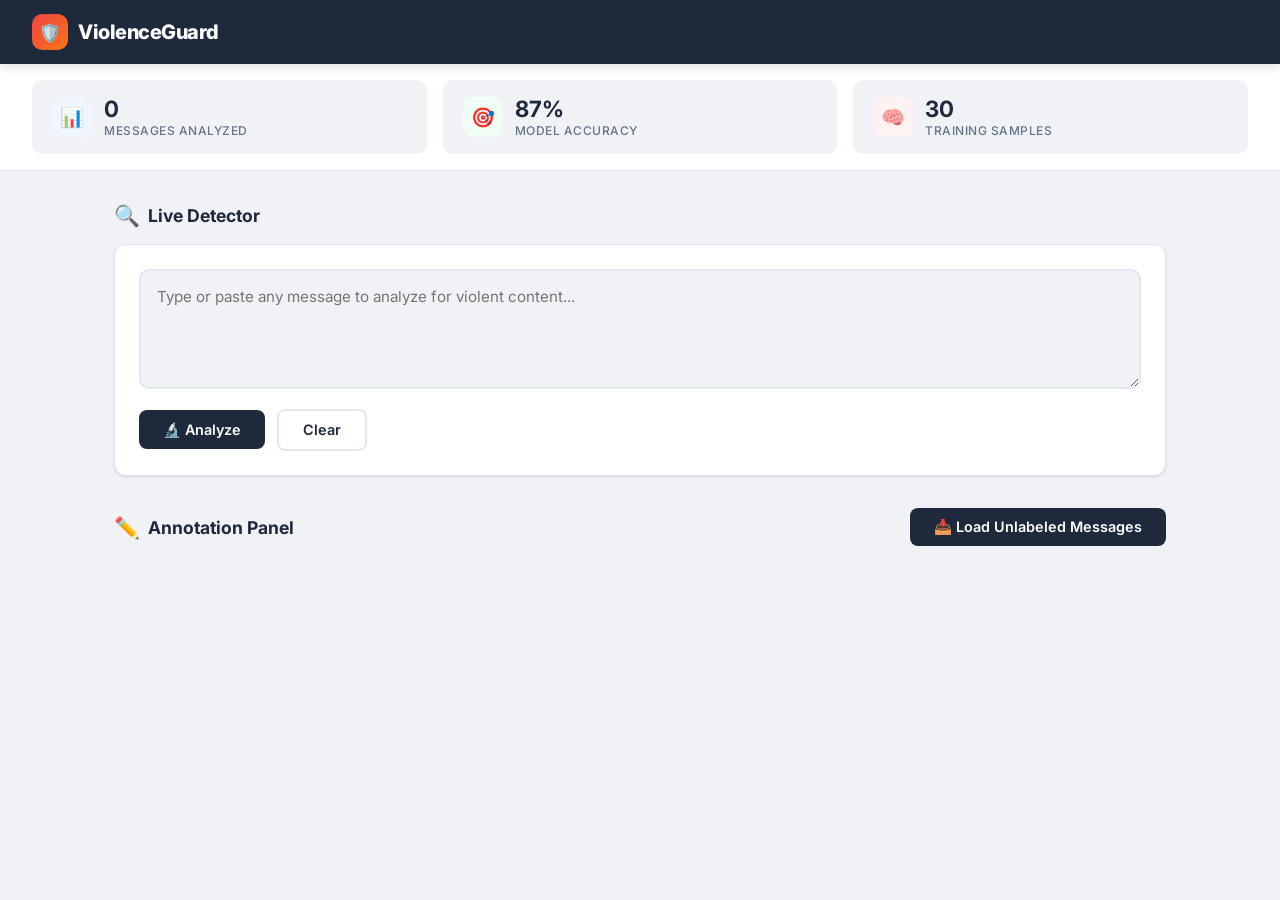
==== index.html @ cab80e6d "Move index.html and style.css to root for GitHub Pages" ====
<!DOCTYPE html>
<html lang="en">
<head>
    <meta charset="UTF-8">
    <meta name="viewport" content="width=device-width, initial-scale=1.0">
    <meta name="description" content="ViolenceGuard — Semi-Automatic Violent Message Detection System">
    <title>ViolenceGuard — Violent Message Detection</title>
    <link rel="stylesheet" href="./style.css">
</head>
<body>

<!-- Navbar -->
<nav class="navbar">
    <div class="brand">
        <div class="icon">🛡️</div>
        <span>ViolenceGuard</span>
    </div>
</nav>

<!-- Stats Bar -->
<div class="stats-bar">
    <div class="stat-card">
        <div class="stat-icon blue">📊</div>
        <div class="stat-info">
            <div class="stat-value" id="stat-analyzed">0</div>
            <div class="stat-label">Messages Analyzed</div>
        </div>
    </div>
    <div class="stat-card">
        <div class="stat-icon green">🎯</div>
        <div class="stat-info">
            <div class="stat-value">87%</div>
            <div class="stat-label">Model Accuracy</div>
        </div>
    </div>
    <div class="stat-card">
        <div class="stat-icon red">🧠</div>
        <div class="stat-info">
            <div class="stat-value" id="stat-training">30</div>
            <div class="stat-label">Training Samples</div>
        </div>
    </div>
</div>

<!-- Main Content -->
<div class="main">

    <!-- Section 1: Live Detector -->
    <section>
        <div class="section-title"><span class="emoji">🔍</span> Live Detector</div>
        <div class="card">
            <textarea class="detector-textarea" id="input-text"
                      placeholder="Type or paste any message to analyze for violent content..."></textarea>
            <div class="detector-actions">
                <button class="btn btn-primary" id="btn-analyze" onclick="analyzeMessage()">
                    🔬 Analyze
                </button>
                <button class="btn btn-outline" onclick="clearResult()">Clear</button>
            </div>
            <div id="result-area"></div>
        </div>
    </section>

    <!-- Section 2: Annotation Panel -->
    <section>
        <div class="annotation-header">
            <div class="section-title" style="margin-bottom:0"><span class="emoji">✏️</span> Annotation Panel</div>
            <button class="btn btn-primary" id="btn-load" onclick="loadUnlabeled()">
                📥 Load Unlabeled Messages
            </button>
        </div>
        <div class="annotation-grid" id="annotation-grid"></div>
    </section>
</div>

<script>
const API = "https://violenceguard-backend.onrender.com";
let analyzedCount = 0;

// ── Section 1: Live Detector ──
async function analyzeMessage() {
    const text = document.getElementById("input-text").value.trim();
    if (!text) return;

    const btn = document.getElementById("btn-analyze");
    btn.disabled = true;
    btn.innerHTML = '<span class="spinner"></span> Analyzing...';

    try {
        const res = await fetch(API + "/predict", {
            method: "POST",
            headers: { "Content-Type": "application/json" },
            body: JSON.stringify({ text }),
        });
        const data = await res.json();
        analyzedCount++;
        document.getElementById("stat-analyzed").textContent = analyzedCount;
        showResult(data);
    } catch (err) {
        document.getElementById("result-area").innerHTML =
            '<div class="result-card non-violent" style="border-color:var(--border);background:#fff;">Error connecting to server.</div>';
    } finally {
        btn.disabled = false;
        btn.innerHTML = "🔬 Analyze";
    }
}

function showResult(data) {
    const sev = data.severity;  // "violent", "suspicious", or "non-violent"
    const pct = Math.round(data.confidence * 100);

    const labelMap = {
        "violent": "🔴 VIOLENT",
        "suspicious": "🟡 SUSPICIOUS",
        "non-violent": "🟢 SAFE",
    };

    document.getElementById("result-area").innerHTML = `
        <div class="result-card ${sev}">
            <span class="result-badge ${sev}">${labelMap[sev]}</span>
            <div class="confidence-bar-container">
                <div class="confidence-label">Confidence: ${pct}%</div>
                <div class="confidence-bar">
                    <div class="confidence-fill ${sev}" style="width:${pct}%"></div>
                </div>
            </div>
        </div>
    `;
}

function clearResult() {
    document.getElementById("input-text").value = "";
    document.getElementById("result-area").innerHTML = "";
}

// Allow Ctrl+Enter to analyze
document.getElementById("input-text").addEventListener("keydown", function(e) {
    if (e.ctrlKey && e.key === "Enter") analyzeMessage();
});

// ── Section 2: Annotation Panel ──
async function loadUnlabeled() {
    const btn = document.getElementById("btn-load");
    btn.disabled = true;
    btn.innerHTML = '<span class="spinner"></span> Loading...';

    try {
        const res = await fetch(API + "/unlabeled");
        const data = await res.json();
        const grid = document.getElementById("annotation-grid");
        grid.innerHTML = "";

        for (let i = 0; i < data.messages.length; i++) {
            const msg = data.messages[i];
            // Get prediction for each message
            const predRes = await fetch(API + "/predict", {
                method: "POST",
                headers: { "Content-Type": "application/json" },
                body: JSON.stringify({ text: msg }),
            });
            const pred = await predRes.json();
            grid.appendChild(createMsgCard(msg, pred, i));
        }
    } catch (err) {
        document.getElementById("annotation-grid").innerHTML =
            '<div class="card" style="text-align:center;color:var(--text-muted);">Failed to load messages.</div>';
    } finally {
        btn.disabled = false;
        btn.innerHTML = "📥 Load Unlabeled Messages";
    }
}

function createMsgCard(text, pred, idx) {
    const card = document.createElement("div");
    card.className = "msg-card";
    card.id = "msg-card-" + idx;

    const sev = pred.severity;  // "violent", "suspicious", or "non-violent"
    const sevLabel = { "violent": "Violent", "suspicious": "Suspicious", "non-violent": "Safe" };
    const pct = Math.round(pred.confidence * 100);
    const highConf = pred.confidence >= 0.80;

    card.innerHTML = `
        <div class="msg-text">"${escapeHtml(text)}"</div>
        <div class="msg-prediction">
            <span class="mini-badge ${sev}">${sevLabel[sev]}</span>
            <span class="confidence-text">${pct}% confidence</span>
            ${highConf ? '<span class="mini-badge auto">Auto-labeled</span>' : ''}
        </div>
        <div class="msg-actions" id="msg-actions-${idx}">
            ${highConf
                ? `<div class="labeled-check">✓ Auto-labeled as ${pred.label}</div>`
                : `<button class="btn btn-red" onclick="annotate(${idx}, '${escapeJs(text)}', 'violent')">✓ Violent</button>
                   <button class="btn btn-yellow" onclick="annotate(${idx}, '${escapeJs(text)}', 'suspicious')">✓ Suspicious</button>
                   <button class="btn btn-green" onclick="annotate(${idx}, '${escapeJs(text)}', 'non-violent')">✓ Non-Violent</button>`
            }
        </div>
    `;

    // Auto-annotate high confidence
    if (highConf) {
        card.classList.add("labeled");
        autoAnnotate(text, pred.label);
    }

    return card;
}

async function autoAnnotate(text, label) {
    try {
        const res = await fetch(API + "/annotate", {
            method: "POST",
            headers: { "Content-Type": "application/json" },
            body: JSON.stringify({ text, label }),
        });
        const data = await res.json();
        if (data.total_training_samples) {
            document.getElementById("stat-training").textContent = data.total_training_samples;
        }
    } catch (err) {
        // Silent fail for auto-annotate
    }
}

async function annotate(idx, text, label) {
    const actions = document.getElementById("msg-actions-" + idx);
    actions.innerHTML = '<span class="spinner-dark spinner"></span>';

    try {
        const res = await fetch(API + "/annotate", {
            method: "POST",
            headers: { "Content-Type": "application/json" },
            body: JSON.stringify({ text, label }),
        });
        const data = await res.json();

        if (data.status === "ok") {
            const card = document.getElementById("msg-card-" + idx);
            card.classList.add("labeled");
            actions.innerHTML = `<div class="labeled-check">✓ Labeled as ${label}</div>`;
            document.getElementById("stat-training").textContent = data.total_training_samples;
        }
    } catch (err) {
        actions.innerHTML = '<span style="color:var(--red)">Error</span>';
    }
}

function escapeHtml(str) {
    const d = document.createElement("div");
    d.textContent = str;
    return d.innerHTML;
}

function escapeJs(str) {
    return str.replace(/\\/g, "\\\\").replace(/'/g, "\\'").replace(/"/g, '\\"');
}
</script>
</body>
</html>
---- style.css ----
/* style.css — ViolenceGuard Clean Modern UI */

@import url('https://fonts.googleapis.com/css2?family=Inter:wght@400;500;600;700;800&display=swap');

* {
    margin: 0;
    padding: 0;
    box-sizing: border-box;
}

:root {
    --bg: #F0F2F5;
    --card: #FFFFFF;
    --navy: #1E293B;
    --navy-light: #334155;
    --text: #1E293B;
    --text-muted: #64748B;
    --red: #EF4444;
    --red-bg: #FEF2F2;
    --red-border: #FECACA;
    --green: #22C55E;
    --green-bg: #F0FDF4;
    --green-border: #BBF7D0;
    --yellow: #F59E0B;
    --yellow-bg: #FFFBEB;
    --yellow-border: #FDE68A;
    --blue: #3B82F6;
    --blue-bg: #EFF6FF;
    --border: #E2E8F0;
    --shadow: 0 1px 3px rgba(0,0,0,0.08), 0 1px 2px rgba(0,0,0,0.06);
    --shadow-lg: 0 10px 25px rgba(0,0,0,0.1), 0 6px 10px rgba(0,0,0,0.06);
    --radius: 12px;
}

body {
    font-family: 'Inter', -apple-system, sans-serif;
    background: var(--bg);
    color: var(--text);
    min-height: 100vh;
}

/* ── Navbar ── */
.navbar {
    background: var(--navy);
    padding: 0 2rem;
    height: 64px;
    display: flex;
    align-items: center;
    justify-content: space-between;
    position: sticky;
    top: 0;
    z-index: 100;
    box-shadow: 0 2px 12px rgba(0,0,0,0.15);
}

.navbar .brand {
    display: flex;
    align-items: center;
    gap: 10px;
    color: #fff;
    font-weight: 800;
    font-size: 1.25rem;
    letter-spacing: -0.5px;
}

.navbar .brand .icon {
    width: 36px;
    height: 36px;
    background: linear-gradient(135deg, var(--red), #F97316);
    border-radius: 10px;
    display: flex;
    align-items: center;
    justify-content: center;
    font-size: 1.1rem;
}

/* ── Stats Bar ── */
.stats-bar {
    display: flex;
    gap: 1rem;
    padding: 1rem 2rem;
    background: var(--card);
    border-bottom: 1px solid var(--border);
    flex-wrap: wrap;
}

.stat-card {
    flex: 1;
    min-width: 160px;
    background: var(--bg);
    border-radius: 10px;
    padding: 1rem 1.25rem;
    display: flex;
    align-items: center;
    gap: 12px;
}

.stat-card .stat-icon {
    width: 40px;
    height: 40px;
    border-radius: 10px;
    display: flex;
    align-items: center;
    justify-content: center;
    font-size: 1.2rem;
    flex-shrink: 0;
}

.stat-card .stat-icon.blue { background: var(--blue-bg); }
.stat-card .stat-icon.green { background: var(--green-bg); }
.stat-card .stat-icon.red { background: var(--red-bg); }

.stat-card .stat-info .stat-value {
    font-size: 1.4rem;
    font-weight: 700;
    line-height: 1.2;
}

.stat-card .stat-info .stat-label {
    font-size: 0.75rem;
    color: var(--text-muted);
    font-weight: 500;
    text-transform: uppercase;
    letter-spacing: 0.5px;
}

/* ── Main Content ── */
.main {
    max-width: 1100px;
    margin: 2rem auto;
    padding: 0 1.5rem;
    display: flex;
    flex-direction: column;
    gap: 2rem;
}

/* ── Section Headers ── */
.section-title {
    font-size: 1.1rem;
    font-weight: 700;
    margin-bottom: 1rem;
    display: flex;
    align-items: center;
    gap: 8px;
    color: var(--text);
}

.section-title .emoji {
    font-size: 1.3rem;
}

/* ── Card ── */
.card {
    background: var(--card);
    border: 1px solid var(--border);
    border-radius: var(--radius);
    padding: 1.5rem;
    box-shadow: var(--shadow);
}

/* ── Live Detector ── */
.detector-textarea {
    width: 100%;
    min-height: 120px;
    border: 2px solid var(--border);
    border-radius: 10px;
    padding: 1rem;
    font-family: 'Inter', sans-serif;
    font-size: 0.95rem;
    resize: vertical;
    transition: border-color 0.2s;
    color: var(--text);
    background: var(--bg);
}

.detector-textarea:focus {
    outline: none;
    border-color: var(--blue);
    box-shadow: 0 0 0 3px rgba(59,130,246,0.15);
}

.btn {
    display: inline-flex;
    align-items: center;
    gap: 6px;
    padding: 0.65rem 1.5rem;
    border: none;
    border-radius: 8px;
    font-family: 'Inter', sans-serif;
    font-size: 0.9rem;
    font-weight: 600;
    cursor: pointer;
    transition: all 0.2s;
}

.btn-primary {
    background: var(--navy);
    color: #fff;
}

.btn-primary:hover { background: var(--navy-light); transform: translateY(-1px); }
.btn-primary:active { transform: translateY(0); }

.btn-outline {
    background: transparent;
    border: 2px solid var(--border);
    color: var(--text);
}

.btn-outline:hover { border-color: var(--navy); background: var(--bg); }

.btn-red {
    background: var(--red);
    color: #fff;
}

.btn-red:hover { background: #DC2626; }

.btn-yellow {
    background: var(--yellow);
    color: #fff;
}

.btn-yellow:hover { background: #D97706; }

.btn-green {
    background: var(--green);
    color: #fff;
}

.btn-green:hover { background: #16A34A; }

.btn:disabled {
    opacity: 0.45;
    cursor: not-allowed;
    transform: none !important;
}

.detector-actions {
    display: flex;
    gap: 0.75rem;
    margin-top: 1rem;
    align-items: center;
}

/* ── Result Card ── */
.result-card {
    margin-top: 1.25rem;
    border-radius: 10px;
    padding: 1.25rem;
    opacity: 0;
    transform: translateY(10px);
    animation: fadeInUp 0.4s ease forwards;
}

.result-card.violent {
    background: var(--red-bg);
    border: 2px solid var(--red-border);
}

.result-card.suspicious {
    background: var(--yellow-bg);
    border: 2px solid var(--yellow-border);
}

.result-card.non-violent {
    background: var(--green-bg);
    border: 2px solid var(--green-border);
}

@keyframes fadeInUp {
    to { opacity: 1; transform: translateY(0); }
}

.result-badge {
    display: inline-block;
    padding: 0.4rem 1rem;
    border-radius: 6px;
    font-weight: 700;
    font-size: 0.95rem;
    letter-spacing: 0.5px;
    text-transform: uppercase;
}

.result-badge.violent {
    background: var(--red);
    color: #fff;
}

.result-badge.suspicious {
    background: var(--yellow);
    color: #fff;
}

.result-badge.non-violent {
    background: var(--green);
    color: #fff;
}

.confidence-bar-container {
    margin-top: 1rem;
}

.confidence-label {
    font-size: 0.8rem;
    color: var(--text-muted);
    margin-bottom: 6px;
    font-weight: 500;
}

.confidence-bar {
    height: 10px;
    background: #E2E8F0;
    border-radius: 999px;
    overflow: hidden;
}

.confidence-fill {
    height: 100%;
    border-radius: 999px;
    transition: width 0.6s ease;
}

.confidence-fill.violent { background: var(--red); }
.confidence-fill.suspicious { background: var(--yellow); }
.confidence-fill.non-violent { background: var(--green); }

/* ── Annotation Panel ── */
.annotation-header {
    display: flex;
    align-items: center;
    justify-content: space-between;
    flex-wrap: wrap;
    gap: 0.75rem;
    margin-bottom: 1rem;
}

.annotation-grid {
    display: grid;
    grid-template-columns: repeat(auto-fill, minmax(320px, 1fr));
    gap: 1rem;
}

.msg-card {
    border: 1px solid var(--border);
    border-radius: 10px;
    padding: 1.15rem;
    background: var(--bg);
    display: flex;
    flex-direction: column;
    gap: 0.75rem;
    transition: border-color 0.2s, box-shadow 0.2s;
    position: relative;
}

.msg-card:hover {
    border-color: #CBD5E1;
    box-shadow: var(--shadow);
}

.msg-card.labeled {
    border-color: var(--green-border);
    background: var(--green-bg);
}

.msg-text {
    font-size: 0.9rem;
    line-height: 1.5;
    color: var(--text);
}

.msg-prediction {
    display: flex;
    align-items: center;
    gap: 8px;
    flex-wrap: wrap;
}

.mini-badge {
    font-size: 0.7rem;
    padding: 3px 8px;
    border-radius: 4px;
    font-weight: 600;
    text-transform: uppercase;
    letter-spacing: 0.3px;
}

.mini-badge.violent { background: var(--red-bg); color: var(--red); border: 1px solid var(--red-border); }
.mini-badge.suspicious { background: var(--yellow-bg); color: var(--yellow); border: 1px solid var(--yellow-border); }
.mini-badge.non-violent { background: var(--green-bg); color: var(--green); border: 1px solid var(--green-border); }
.mini-badge.auto { background: var(--blue-bg); color: var(--blue); border: 1px solid #BFDBFE; }

.confidence-text {
    font-size: 0.75rem;
    color: var(--text-muted);
    font-weight: 500;
}

.msg-actions {
    display: flex;
    gap: 0.5rem;
}

.msg-actions .btn {
    flex: 1;
    justify-content: center;
    padding: 0.5rem;
    font-size: 0.8rem;
}

.labeled-check {
    display: flex;
    align-items: center;
    gap: 6px;
    color: var(--green);
    font-weight: 600;
    font-size: 0.85rem;
}

/* ── Spinner ── */
.spinner {
    display: inline-block;
    width: 18px;
    height: 18px;
    border: 2.5px solid rgba(255,255,255,0.3);
    border-top-color: #fff;
    border-radius: 50%;
    animation: spin 0.6s linear infinite;
}

@keyframes spin {
    to { transform: rotate(360deg); }
}

.spinner-dark {
    border-color: rgba(0,0,0,0.1);
    border-top-color: var(--navy);
}

/* ── Responsive ── */
@media (max-width: 768px) {
    .navbar { padding: 0 1rem; }
    .stats-bar { padding: 0.75rem 1rem; }
    .main { padding: 0 1rem; margin: 1rem auto; gap: 1.25rem; }
    .annotation-grid { grid-template-columns: 1fr; }
    .card { padding: 1.15rem; }
}

@media (max-width: 480px) {
    .stat-card { min-width: 100%; }
    .detector-actions { flex-direction: column; }
    .detector-actions .btn { width: 100%; justify-content: center; }
}
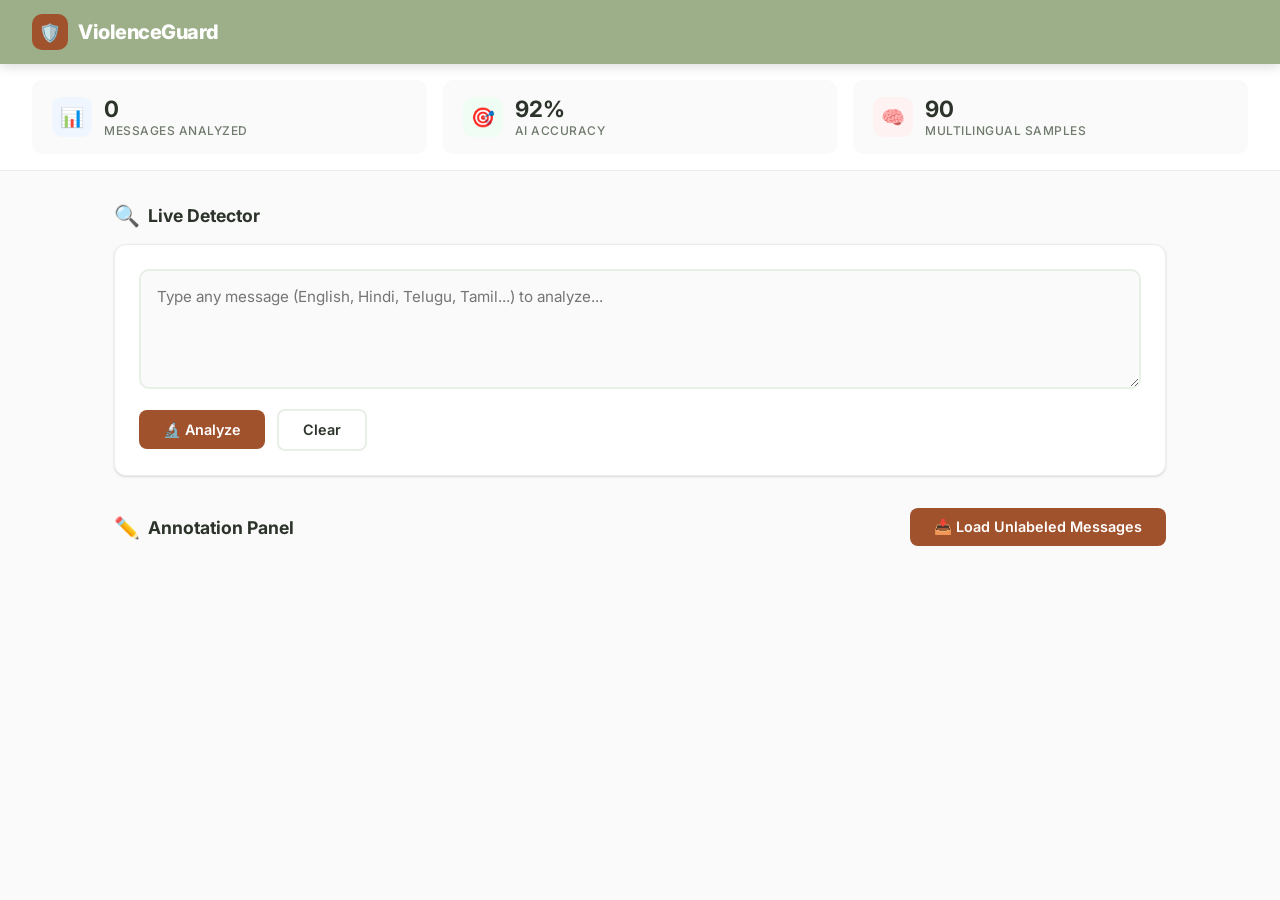
==== commit 499aa06d: "Reverted to Sage Green text classifier theme as requested" ====
--- a/index.html
+++ b/index.html
@@ -29,15 +29,15 @@
     <div class="stat-card">
         <div class="stat-icon green">🎯</div>
         <div class="stat-info">
-            <div class="stat-value">87%</div>
-            <div class="stat-label">Model Accuracy</div>
+            <div class="stat-value">92%</div>
+            <div class="stat-label">AI Accuracy</div>
         </div>
     </div>
     <div class="stat-card">
         <div class="stat-icon red">🧠</div>
         <div class="stat-info">
-            <div class="stat-value" id="stat-training">30</div>
-            <div class="stat-label">Training Samples</div>
+            <div class="stat-value" id="stat-training">90</div>
+            <div class="stat-label">Multilingual Samples</div>
         </div>
     </div>
 </div>
@@ -50,7 +50,7 @@
         <div class="section-title"><span class="emoji">🔍</span> Live Detector</div>
         <div class="card">
             <textarea class="detector-textarea" id="input-text"
-                      placeholder="Type or paste any message to analyze for violent content..."></textarea>
+                      placeholder="Type any message (English, Hindi, Telugu, Tamil...) to analyze..."></textarea>
             <div class="detector-actions">
                 <button class="btn btn-primary" id="btn-analyze" onclick="analyzeMessage()">
                     🔬 Analyze
@@ -98,7 +98,7 @@
         showResult(data);
     } catch (err) {
         document.getElementById("result-area").innerHTML =
-            '<div class="result-card non-violent" style="border-color:var(--border);background:#fff;">Error connecting to server.</div>';
+            '<div class="result-card non-violent" style="border-color:var(--border);background:#fff;">Error connecting to live backend.</div>';
     } finally {
         btn.disabled = false;
         btn.innerHTML = "🔬 Analyze";
@@ -163,7 +163,7 @@
         }
     } catch (err) {
         document.getElementById("annotation-grid").innerHTML =
-            '<div class="card" style="text-align:center;color:var(--text-muted);">Failed to load messages.</div>';
+            '<div class="card" style="text-align:center;color:var(--text-muted);">Failed to load messages from Render.</div>';
     } finally {
         btn.disabled = false;
         btn.innerHTML = "📥 Load Unlabeled Messages";
@@ -192,7 +192,7 @@
                 ? `<div class="labeled-check">✓ Auto-labeled as ${pred.label}</div>`
                 : `<button class="btn btn-red" onclick="annotate(${idx}, '${escapeJs(text)}', 'violent')">✓ Violent</button>
                    <button class="btn btn-yellow" onclick="annotate(${idx}, '${escapeJs(text)}', 'suspicious')">✓ Suspicious</button>
-                   <button class="btn btn-green" onclick="annotate(${idx}, '${escapeJs(text)}', 'non-violent')">✓ Non-Violent</button>`
+                   <button class="btn btn-green" onclick="annotate(${idx}, '${escapeJs(text)}', 'non-violent')">✓ Safe</button>`
             }
         </div>
     `;
@@ -217,9 +217,7 @@
         if (data.total_training_samples) {
             document.getElementById("stat-training").textContent = data.total_training_samples;
         }
-    } catch (err) {
-        // Silent fail for auto-annotate
-    }
+    } catch (err) { }
 }
 
 async function annotate(idx, text, label) {
--- a/style.css
+++ b/style.css
@@ -1,4 +1,4 @@
-/* style.css — ViolenceGuard Clean Modern UI */
+/* style.css — ViolenceGuard Clean Modern UI (Sage Green Theme) */
 
 @import url('https://fonts.googleapis.com/css2?family=Inter:wght@400;500;600;700;800&display=swap');
 
@@ -9,12 +9,14 @@
 }
 
 :root {
-    --bg: #F0F2F5;
-    --card: #FFFFFF;
-    --navy: #1E293B;
-    --navy-light: #334155;
-    --text: #1E293B;
-    --text-muted: #64748B;
+    --bg: #F9FAF9; /* White (60%) */
+    --card: #FFFFFF; /* White (60%) */
+    --sage: #9CAF88; /* Sage Green (30%) */
+    --sage-dark: #7D8F6B;
+    --wood: #A0522D; /* Wood Tone (10%) */
+    --wood-dark: #8B4513;
+    --text: #2C332A;
+    --text-muted: #707A6D;
     --red: #EF4444;
     --red-bg: #FEF2F2;
     --red-border: #FECACA;
@@ -26,7 +28,7 @@
     --yellow-border: #FDE68A;
     --blue: #3B82F6;
     --blue-bg: #EFF6FF;
-    --border: #E2E8F0;
+    --border: #E8EFE6;
     --shadow: 0 1px 3px rgba(0,0,0,0.08), 0 1px 2px rgba(0,0,0,0.06);
     --shadow-lg: 0 10px 25px rgba(0,0,0,0.1), 0 6px 10px rgba(0,0,0,0.06);
     --radius: 12px;
@@ -41,7 +43,7 @@
 
 /* ── Navbar ── */
 .navbar {
-    background: var(--navy);
+    background: var(--sage);
     padding: 0 2rem;
     height: 64px;
     display: flex;
@@ -66,7 +68,7 @@
 .navbar .brand .icon {
     width: 36px;
     height: 36px;
-    background: linear-gradient(135deg, var(--red), #F97316);
+    background: var(--wood);
     border-radius: 10px;
     display: flex;
     align-items: center;
@@ -194,11 +196,11 @@
 }
 
 .btn-primary {
-    background: var(--navy);
-    color: #fff;
-}
-
-.btn-primary:hover { background: var(--navy-light); transform: translateY(-1px); }
+    background: var(--wood);
+    color: #fff;
+}
+
+.btn-primary:hover { background: var(--wood-dark); transform: translateY(-1px); }
 .btn-primary:active { transform: translateY(0); }
 
 .btn-outline {
@@ -207,7 +209,7 @@
     color: var(--text);
 }
 
-.btn-outline:hover { border-color: var(--navy); background: var(--bg); }
+.btn-outline:hover { border-color: var(--sage); background: var(--bg); color: var(--sage-dark); }
 
 .btn-red {
     background: var(--red);
@@ -434,7 +436,7 @@
 
 .spinner-dark {
     border-color: rgba(0,0,0,0.1);
-    border-top-color: var(--navy);
+    border-top-color: var(--wood);
 }
 
 /* ── Responsive ── */
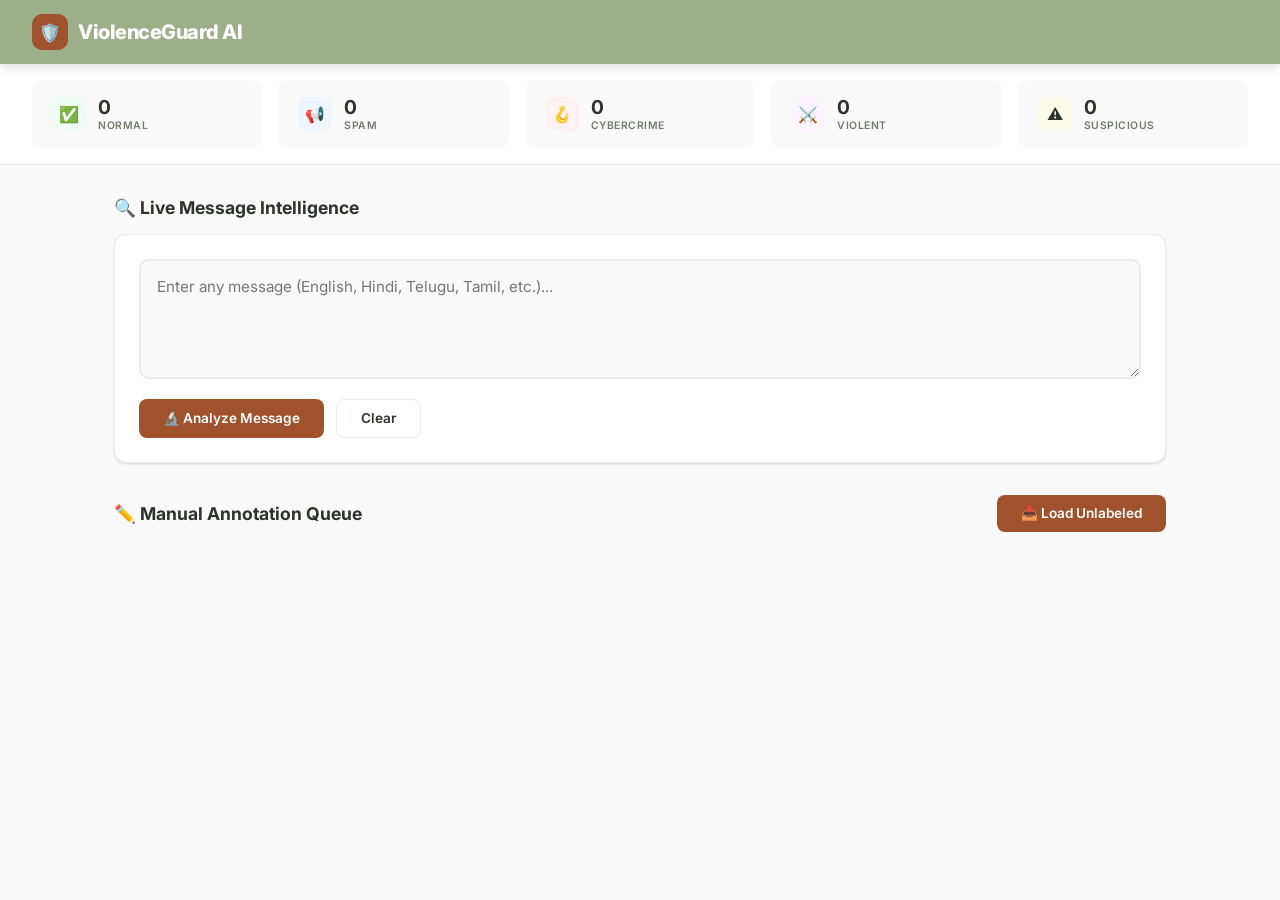
==== commit 435f0b2f: "Complete 5-class UI upgrade: NORMAL, SPAM, CYBERCRIME, VIOLENT, SUSPICIOUS" ====
--- a/index.html
+++ b/index.html
@@ -3,71 +3,75 @@
 <head>
     <meta charset="UTF-8">
     <meta name="viewport" content="width=device-width, initial-scale=1.0">
-    <meta name="description" content="ViolenceGuard — Semi-Automatic Violent Message Detection System">
-    <title>ViolenceGuard — Violent Message Detection</title>
+    <meta name="description" content="ViolenceGuard — 5-Class AI Message Intelligence System">
+    <title>ViolenceGuard AI | Advanced Classification</title>
     <link rel="stylesheet" href="./style.css">
 </head>
 <body>
 
-<!-- Navbar -->
 <nav class="navbar">
     <div class="brand">
         <div class="icon">🛡️</div>
-        <span>ViolenceGuard</span>
+        <span>ViolenceGuard AI</span>
     </div>
 </nav>
 
-<!-- Stats Bar -->
 <div class="stats-bar">
     <div class="stat-card">
-        <div class="stat-icon blue">📊</div>
-        <div class="stat-info">
-            <div class="stat-value" id="stat-analyzed">0</div>
-            <div class="stat-label">Messages Analyzed</div>
-        </div>
-    </div>
-    <div class="stat-card">
-        <div class="stat-icon green">🎯</div>
-        <div class="stat-info">
-            <div class="stat-value">92%</div>
-            <div class="stat-label">AI Accuracy</div>
-        </div>
-    </div>
-    <div class="stat-card">
-        <div class="stat-icon red">🧠</div>
-        <div class="stat-info">
-            <div class="stat-value" id="stat-training">90</div>
-            <div class="stat-label">Multilingual Samples</div>
+        <div class="stat-icon normal">✅</div>
+        <div class="stat-info">
+            <div class="stat-value" id="stat-normal">0</div>
+            <div class="stat-label">Normal</div>
+        </div>
+    </div>
+    <div class="stat-card">
+        <div class="stat-icon spam">📢</div>
+        <div class="stat-info">
+            <div class="stat-value" id="stat-spam">0</div>
+            <div class="stat-label">Spam</div>
+        </div>
+    </div>
+    <div class="stat-card">
+        <div class="stat-icon cybercrime">🪝</div>
+        <div class="stat-info">
+            <div class="stat-value" id="stat-cybercrime">0</div>
+            <div class="stat-label">Cybercrime</div>
+        </div>
+    </div>
+    <div class="stat-card">
+        <div class="stat-icon violent">⚔️</div>
+        <div class="stat-info">
+            <div class="stat-value" id="stat-violent">0</div>
+            <div class="stat-label">Violent</div>
+        </div>
+    </div>
+    <div class="stat-card">
+        <div class="stat-icon suspicious">⚠️</div>
+        <div class="stat-info">
+            <div class="stat-value" id="stat-suspicious">0</div>
+            <div class="stat-label">Suspicious</div>
         </div>
     </div>
 </div>
 
-<!-- Main Content -->
 <div class="main">
-
-    <!-- Section 1: Live Detector -->
     <section>
-        <div class="section-title"><span class="emoji">🔍</span> Live Detector</div>
+        <div class="section-title">🔍 Live Message Intelligence</div>
         <div class="card">
             <textarea class="detector-textarea" id="input-text"
-                      placeholder="Type any message (English, Hindi, Telugu, Tamil...) to analyze..."></textarea>
+                      placeholder="Enter any message (English, Hindi, Telugu, Tamil, etc.)..."></textarea>
             <div class="detector-actions">
-                <button class="btn btn-primary" id="btn-analyze" onclick="analyzeMessage()">
-                    🔬 Analyze
-                </button>
+                <button class="btn btn-primary" id="btn-analyze" onclick="analyzeMessage()">🔬 Analyze Message</button>
                 <button class="btn btn-outline" onclick="clearResult()">Clear</button>
             </div>
             <div id="result-area"></div>
         </div>
     </section>
 
-    <!-- Section 2: Annotation Panel -->
     <section>
         <div class="annotation-header">
-            <div class="section-title" style="margin-bottom:0"><span class="emoji">✏️</span> Annotation Panel</div>
-            <button class="btn btn-primary" id="btn-load" onclick="loadUnlabeled()">
-                📥 Load Unlabeled Messages
-            </button>
+            <div class="section-title" style="margin:0">✏️ Manual Annotation Queue</div>
+            <button class="btn btn-primary" id="btn-load" onclick="loadUnlabeled()">📥 Load Unlabeled</button>
         </div>
         <div class="annotation-grid" id="annotation-grid"></div>
     </section>
@@ -75,9 +79,8 @@
 
 <script>
 const API = "https://violenceguard-backend.onrender.com";
-let analyzedCount = 0;
-
-// ── Section 1: Live Detector ──
+const counts = { NORMAL: 0, SPAM: 0, CYBERCRIME: 0, VIOLENT: 0, SUSPICIOUS: 0 };
+
 async function analyzeMessage() {
     const text = document.getElementById("input-text").value.trim();
     if (!text) return;
@@ -93,31 +96,35 @@
             body: JSON.stringify({ text }),
         });
         const data = await res.json();
-        analyzedCount++;
-        document.getElementById("stat-analyzed").textContent = analyzedCount;
+        
+        counts[data.label]++;
+        updateStats();
         showResult(data);
     } catch (err) {
-        document.getElementById("result-area").innerHTML =
-            '<div class="result-card non-violent" style="border-color:var(--border);background:#fff;">Error connecting to live backend.</div>';
+        document.getElementById("result-area").innerHTML = '<div class="result-card normal">Connection Error</div>';
     } finally {
         btn.disabled = false;
-        btn.innerHTML = "🔬 Analyze";
+        btn.innerHTML = "🔬 Analyze Message";
     }
 }
 
+function updateStats() {
+    for (const key in counts) {
+        const el = document.getElementById(`stat-${key.toLowerCase()}`);
+        if (el) el.textContent = counts[key];
+    }
+}
+
 function showResult(data) {
-    const sev = data.severity;  // "violent", "suspicious", or "non-violent"
+    const sev = data.severity;
+    const label = data.label;
     const pct = Math.round(data.confidence * 100);
 
-    const labelMap = {
-        "violent": "🔴 VIOLENT",
-        "suspicious": "🟡 SUSPICIOUS",
-        "non-violent": "🟢 SAFE",
-    };
+    const icons = { NORMAL: "✅", SPAM: "📢", CYBERCRIME: "🪝", VIOLENT: "⚔️", SUSPICIOUS: "⚠️" };
 
     document.getElementById("result-area").innerHTML = `
         <div class="result-card ${sev}">
-            <span class="result-badge ${sev}">${labelMap[sev]}</span>
+            <span class="result-badge ${sev}">${icons[label] || ""} ${label}</span>
             <div class="confidence-bar-container">
                 <div class="confidence-label">Confidence: ${pct}%</div>
                 <div class="confidence-bar">
@@ -133,12 +140,6 @@
     document.getElementById("result-area").innerHTML = "";
 }
 
-// Allow Ctrl+Enter to analyze
-document.getElementById("input-text").addEventListener("keydown", function(e) {
-    if (e.ctrlKey && e.key === "Enter") analyzeMessage();
-});
-
-// ── Section 2: Annotation Panel ──
 async function loadUnlabeled() {
     const btn = document.getElementById("btn-load");
     btn.disabled = true;
@@ -150,63 +151,63 @@
         const grid = document.getElementById("annotation-grid");
         grid.innerHTML = "";
 
-        for (let i = 0; i < data.messages.length; i++) {
-            const msg = data.messages[i];
-            // Get prediction for each message
+        for (const msg of data.messages) {
             const predRes = await fetch(API + "/predict", {
                 method: "POST",
                 headers: { "Content-Type": "application/json" },
                 body: JSON.stringify({ text: msg }),
             });
             const pred = await predRes.json();
-            grid.appendChild(createMsgCard(msg, pred, i));
+            grid.appendChild(createMsgCard(msg, pred));
         }
     } catch (err) {
-        document.getElementById("annotation-grid").innerHTML =
-            '<div class="card" style="text-align:center;color:var(--text-muted);">Failed to load messages from Render.</div>';
+        grid.innerHTML = '<div class="card">Failed to load content.</div>';
     } finally {
         btn.disabled = false;
-        btn.innerHTML = "📥 Load Unlabeled Messages";
+        btn.innerHTML = "📥 Load Unlabeled";
     }
 }
 
-function createMsgCard(text, pred, idx) {
+function createMsgCard(text, pred) {
     const card = document.createElement("div");
     card.className = "msg-card";
-    card.id = "msg-card-" + idx;
-
-    const sev = pred.severity;  // "violent", "suspicious", or "non-violent"
-    const sevLabel = { "violent": "Violent", "suspicious": "Suspicious", "non-violent": "Safe" };
-    const pct = Math.round(pred.confidence * 100);
-    const highConf = pred.confidence >= 0.80;
+    const sev = pred.severity;
+    const highConf = pred.confidence >= 0.85;
 
     card.innerHTML = `
         <div class="msg-text">"${escapeHtml(text)}"</div>
         <div class="msg-prediction">
-            <span class="mini-badge ${sev}">${sevLabel[sev]}</span>
-            <span class="confidence-text">${pct}% confidence</span>
-            ${highConf ? '<span class="mini-badge auto">Auto-labeled</span>' : ''}
-        </div>
-        <div class="msg-actions" id="msg-actions-${idx}">
-            ${highConf
-                ? `<div class="labeled-check">✓ Auto-labeled as ${pred.label}</div>`
-                : `<button class="btn btn-red" onclick="annotate(${idx}, '${escapeJs(text)}', 'violent')">✓ Violent</button>
-                   <button class="btn btn-yellow" onclick="annotate(${idx}, '${escapeJs(text)}', 'suspicious')">✓ Suspicious</button>
-                   <button class="btn btn-green" onclick="annotate(${idx}, '${escapeJs(text)}', 'non-violent')">✓ Safe</button>`
-            }
+            <span class="mini-badge ${sev}">${pred.label}</span>
+            <span class="confidence-text">${Math.round(pred.confidence*100)}%</span>
+            ${highConf ? '<span class="mini-badge auto">Auto</span>' : ''}
+        </div>
+        <div class="msg-actions">
+            ${highConf ? '<div class="labeled-check">✓ Verified</div>' : `
+                <button class="btn btn-normal" onclick="annotate(this, '${escapeJs(text)}', 'NORMAL')">Safe</button>
+                <button class="btn btn-spam" onclick="annotate(this, '${escapeJs(text)}', 'SPAM')">Spam</button>
+                <button class="btn btn-cybercrime" onclick="annotate(this, '${escapeJs(text)}', 'CYBERCRIME')">Crime</button>
+                <button class="btn btn-violent" onclick="annotate(this, '${escapeJs(text)}', 'VIOLENT')">Threat</button>
+                <button class="btn btn-suspicious" onclick="annotate(this, '${escapeJs(text)}', 'SUSPICIOUS')">Risk</button>
+            `}
         </div>
     `;
-
-    // Auto-annotate high confidence
-    if (highConf) {
-        card.classList.add("labeled");
-        autoAnnotate(text, pred.label);
-    }
-
+    if (highConf) { card.classList.add("labeled"); autoAnnotate(text, pred.label); }
     return card;
 }
 
 async function autoAnnotate(text, label) {
+    try {
+        await fetch(API + "/annotate", {
+            method: "POST",
+            headers: { "Content-Type": "application/json" },
+            body: JSON.stringify({ text, label }),
+        });
+    } catch (err) {}
+}
+
+async function annotate(btn, text, label) {
+    const parent = btn.parentElement;
+    parent.innerHTML = '<span class="spinner spinner-dark"></span>';
     try {
         const res = await fetch(API + "/annotate", {
             method: "POST",
@@ -214,44 +215,14 @@
             body: JSON.stringify({ text, label }),
         });
         const data = await res.json();
-        if (data.total_training_samples) {
-            document.getElementById("stat-training").textContent = data.total_training_samples;
+        if (data.status === "ok") {
+            parent.innerHTML = `<div class="labeled-check">✓ ${label}</div>`;
         }
-    } catch (err) { }
-}
-
-async function annotate(idx, text, label) {
-    const actions = document.getElementById("msg-actions-" + idx);
-    actions.innerHTML = '<span class="spinner-dark spinner"></span>';
-
-    try {
-        const res = await fetch(API + "/annotate", {
-            method: "POST",
-            headers: { "Content-Type": "application/json" },
-            body: JSON.stringify({ text, label }),
-        });
-        const data = await res.json();
-
-        if (data.status === "ok") {
-            const card = document.getElementById("msg-card-" + idx);
-            card.classList.add("labeled");
-            actions.innerHTML = `<div class="labeled-check">✓ Labeled as ${label}</div>`;
-            document.getElementById("stat-training").textContent = data.total_training_samples;
-        }
-    } catch (err) {
-        actions.innerHTML = '<span style="color:var(--red)">Error</span>';
-    }
-}
-
-function escapeHtml(str) {
-    const d = document.createElement("div");
-    d.textContent = str;
-    return d.innerHTML;
-}
-
-function escapeJs(str) {
-    return str.replace(/\\/g, "\\\\").replace(/'/g, "\\'").replace(/"/g, '\\"');
-}
+    } catch (err) { parent.innerHTML = "Error"; }
+}
+
+function escapeHtml(str) { const d = document.createElement("div"); d.textContent = str; return d.innerHTML; }
+function escapeJs(str) { return str.replace(/\\/g, "\\\\").replace(/'/g, "\\'").replace(/"/g, '\\"'); }
 </script>
 </body>
 </html>
--- a/style.css
+++ b/style.css
@@ -1,4 +1,4 @@
-/* style.css — ViolenceGuard Clean Modern UI (Sage Green Theme) */
+/* style.css — ViolenceGuard Intelligence System (5-Tier Class) */
 
 @import url('https://fonts.googleapis.com/css2?family=Inter:wght@400;500;600;700;800&display=swap');
 
@@ -9,25 +9,36 @@
 }
 
 :root {
-    --bg: #F9FAF9; /* White (60%) */
-    --card: #FFFFFF; /* White (60%) */
-    --sage: #9CAF88; /* Sage Green (30%) */
+    --bg: #F9FAF9;
+    --card: #FFFFFF;
+    --sage: #9CAF88;
     --sage-dark: #7D8F6B;
-    --wood: #A0522D; /* Wood Tone (10%) */
+    --wood: #A0522D;
     --wood-dark: #8B4513;
     --text: #2C332A;
     --text-muted: #707A6D;
-    --red: #EF4444;
-    --red-bg: #FEF2F2;
-    --red-border: #FECACA;
-    --green: #22C55E;
-    --green-bg: #F0FDF4;
-    --green-border: #BBF7D0;
-    --yellow: #F59E0B;
-    --yellow-bg: #FFFBEB;
-    --yellow-border: #FDE68A;
-    --blue: #3B82F6;
-    --blue-bg: #EFF6FF;
+    
+    /* Classification Colors */
+    --normal: #22C55E;      /* Green */
+    --normal-bg: #F0FDF4;
+    --normal-border: #BBF7D0;
+    
+    --spam: #3B82F6;        /* Blue */
+    --spam-bg: #EFF6FF;
+    --spam-border: #BFDBFE;
+    
+    --cybercrime: #EF4444;  /* Red */
+    --cybercrime-bg: #FEF2F2;
+    --cybercrime-border: #FECACA;
+    
+    --violent: #D946EF;     /* Magenta/Purple */
+    --violent-bg: #FDF4FF;
+    --violent-border: #F5D0FE;
+    
+    --suspicious: #F59E0B;  /* Yellow/Amber */
+    --suspicious-bg: #FFFBEB;
+    --suspicious-border: #FDE68A;
+    
     --border: #E8EFE6;
     --shadow: 0 1px 3px rgba(0,0,0,0.08), 0 1px 2px rgba(0,0,0,0.06);
     --shadow-lg: 0 10px 25px rgba(0,0,0,0.1), 0 6px 10px rgba(0,0,0,0.06);
@@ -88,7 +99,7 @@
 
 .stat-card {
     flex: 1;
-    min-width: 160px;
+    min-width: 140px;
     background: var(--bg);
     border-radius: 10px;
     padding: 1rem 1.25rem;
@@ -98,30 +109,32 @@
 }
 
 .stat-card .stat-icon {
-    width: 40px;
-    height: 40px;
-    border-radius: 10px;
+    width: 34px;
+    height: 34px;
+    border-radius: 8px;
     display: flex;
     align-items: center;
     justify-content: center;
+    font-size: 1rem;
+    flex-shrink: 0;
+}
+
+.stat-card .stat-icon.normal { background: var(--normal-bg); }
+.stat-card .stat-icon.spam { background: var(--spam-bg); }
+.stat-card .stat-icon.cybercrime { background: var(--cybercrime-bg); }
+.stat-card .stat-icon.violent { background: var(--violent-bg); }
+.stat-card .stat-icon.suspicious { background: var(--suspicious-bg); }
+
+.stat-card .stat-info .stat-value {
     font-size: 1.2rem;
-    flex-shrink: 0;
-}
-
-.stat-card .stat-icon.blue { background: var(--blue-bg); }
-.stat-card .stat-icon.green { background: var(--green-bg); }
-.stat-card .stat-icon.red { background: var(--red-bg); }
-
-.stat-card .stat-info .stat-value {
-    font-size: 1.4rem;
     font-weight: 700;
     line-height: 1.2;
 }
 
 .stat-card .stat-info .stat-label {
-    font-size: 0.75rem;
+    font-size: 0.65rem;
     color: var(--text-muted);
-    font-weight: 500;
+    font-weight: 600;
     text-transform: uppercase;
     letter-spacing: 0.5px;
 }
@@ -136,7 +149,6 @@
     gap: 2rem;
 }
 
-/* ── Section Headers ── */
 .section-title {
     font-size: 1.1rem;
     font-weight: 700;
@@ -147,11 +159,6 @@
     color: var(--text);
 }
 
-.section-title .emoji {
-    font-size: 1.3rem;
-}
-
-/* ── Card ── */
 .card {
     background: var(--card);
     border: 1px solid var(--border);
@@ -160,7 +167,6 @@
     box-shadow: var(--shadow);
 }
 
-/* ── Live Detector ── */
 .detector-textarea {
     width: 100%;
     min-height: 120px;
@@ -175,12 +181,9 @@
     background: var(--bg);
 }
 
-.detector-textarea:focus {
-    outline: none;
-    border-color: var(--blue);
-    box-shadow: 0 0 0 3px rgba(59,130,246,0.15);
-}
-
+.detector-textarea:focus { outline: none; border-color: var(--sage); }
+
+/* Buttons */
 .btn {
     display: inline-flex;
     align-items: center;
@@ -189,61 +192,28 @@
     border: none;
     border-radius: 8px;
     font-family: 'Inter', sans-serif;
-    font-size: 0.9rem;
+    font-size: 0.85rem;
     font-weight: 600;
     cursor: pointer;
     transition: all 0.2s;
 }
 
-.btn-primary {
-    background: var(--wood);
-    color: #fff;
-}
-
+.btn-primary { background: var(--wood); color: #fff; }
 .btn-primary:hover { background: var(--wood-dark); transform: translateY(-1px); }
-.btn-primary:active { transform: translateY(0); }
-
-.btn-outline {
-    background: transparent;
-    border: 2px solid var(--border);
-    color: var(--text);
-}
-
-.btn-outline:hover { border-color: var(--sage); background: var(--bg); color: var(--sage-dark); }
-
-.btn-red {
-    background: var(--red);
-    color: #fff;
-}
-
-.btn-red:hover { background: #DC2626; }
-
-.btn-yellow {
-    background: var(--yellow);
-    color: #fff;
-}
-
-.btn-yellow:hover { background: #D97706; }
-
-.btn-green {
-    background: var(--green);
-    color: #fff;
-}
-
-.btn-green:hover { background: #16A34A; }
-
-.btn:disabled {
-    opacity: 0.45;
-    cursor: not-allowed;
-    transform: none !important;
-}
-
-.detector-actions {
-    display: flex;
-    gap: 0.75rem;
-    margin-top: 1rem;
-    align-items: center;
-}
+.btn-outline { background: transparent; border: 1px solid var(--border); color: var(--text); }
+.btn-outline:hover { border-color: var(--sage); background: var(--bg); }
+
+/* 5-Class specific buttons */
+.btn-normal { background: var(--normal); color: #fff; }
+.btn-spam { background: var(--spam); color: #fff; }
+.btn-cybercrime { background: var(--cybercrime); color: #fff; }
+.btn-violent { background: var(--violent); color: #fff; }
+.btn-suspicious { background: var(--suspicious); color: #fff; }
+
+.btn:hover { filter: brightness(0.9); transform: translateY(-1px); }
+.btn:disabled { opacity: 0.5; cursor: not-allowed; transform: none; }
+
+.detector-actions { display: flex; gap: 0.75rem; margin-top: 1rem; }
 
 /* ── Result Card ── */
 .result-card {
@@ -255,93 +225,45 @@
     animation: fadeInUp 0.4s ease forwards;
 }
 
-.result-card.violent {
-    background: var(--red-bg);
-    border: 2px solid var(--red-border);
-}
-
-.result-card.suspicious {
-    background: var(--yellow-bg);
-    border: 2px solid var(--yellow-border);
-}
-
-.result-card.non-violent {
-    background: var(--green-bg);
-    border: 2px solid var(--green-border);
-}
-
-@keyframes fadeInUp {
-    to { opacity: 1; transform: translateY(0); }
-}
+.result-card.normal { background: var(--normal-bg); border: 2px solid var(--normal-border); }
+.result-card.spam { background: var(--spam-bg); border: 2px solid var(--spam-border); }
+.result-card.cybercrime { background: var(--cybercrime-bg); border: 2px solid var(--cybercrime-border); }
+.result-card.violent { background: var(--violent-bg); border: 2px solid var(--violent-border); }
+.result-card.suspicious { background: var(--suspicious-bg); border: 2px solid var(--suspicious-border); }
+
+@keyframes fadeInUp { to { opacity: 1; transform: translateY(0); } }
 
 .result-badge {
     display: inline-block;
     padding: 0.4rem 1rem;
     border-radius: 6px;
     font-weight: 700;
-    font-size: 0.95rem;
+    font-size: 0.9rem;
     letter-spacing: 0.5px;
     text-transform: uppercase;
 }
 
-.result-badge.violent {
-    background: var(--red);
-    color: #fff;
-}
-
-.result-badge.suspicious {
-    background: var(--yellow);
-    color: #fff;
-}
-
-.result-badge.non-violent {
-    background: var(--green);
-    color: #fff;
-}
-
-.confidence-bar-container {
-    margin-top: 1rem;
-}
-
-.confidence-label {
-    font-size: 0.8rem;
-    color: var(--text-muted);
-    margin-bottom: 6px;
-    font-weight: 500;
-}
-
-.confidence-bar {
-    height: 10px;
-    background: #E2E8F0;
-    border-radius: 999px;
-    overflow: hidden;
-}
-
-.confidence-fill {
-    height: 100%;
-    border-radius: 999px;
-    transition: width 0.6s ease;
-}
-
-.confidence-fill.violent { background: var(--red); }
-.confidence-fill.suspicious { background: var(--yellow); }
-.confidence-fill.non-violent { background: var(--green); }
-
-/* ── Annotation Panel ── */
-.annotation-header {
-    display: flex;
-    align-items: center;
-    justify-content: space-between;
-    flex-wrap: wrap;
-    gap: 0.75rem;
-    margin-bottom: 1rem;
-}
-
-.annotation-grid {
-    display: grid;
-    grid-template-columns: repeat(auto-fill, minmax(320px, 1fr));
-    gap: 1rem;
-}
+.result-badge.normal { background: var(--normal); color: #fff; }
+.result-badge.spam { background: var(--spam); color: #fff; }
+.result-badge.cybercrime { background: var(--cybercrime); color: #fff; }
+.result-badge.violent { background: var(--violent); color: #fff; }
+.result-badge.suspicious { background: var(--suspicious); color: #fff; }
+
+/* Confidence Bar */
+.confidence-bar-container { margin-top: 1rem; }
+.confidence-label { font-size: 0.75rem; color: var(--text-muted); margin-bottom: 6px; font-weight: 600; }
+.confidence-bar { height: 8px; background: #E2E8F0; border-radius: 999px; overflow: hidden; }
+.confidence-fill { height: 100%; border-radius: 999px; transition: width 0.6s ease; }
+
+.confidence-fill.normal { background: var(--normal); }
+.confidence-fill.spam { background: var(--spam); }
+.confidence-fill.cybercrime { background: var(--cybercrime); }
+.confidence-fill.violent { background: var(--violent); }
+.confidence-fill.suspicious { background: var(--suspicious); }
+
+/* Annotation Panel */
+.annotation-header { display: flex; align-items: center; justify-content: space-between; margin-bottom: 1rem; }
+.annotation-grid { display: grid; grid-template-columns: repeat(auto-fill, minmax(320px, 1fr)); gap: 1rem; }
 
 .msg-card {
     border: 1px solid var(--border);
@@ -351,105 +273,36 @@
     display: flex;
     flex-direction: column;
     gap: 0.75rem;
-    transition: border-color 0.2s, box-shadow 0.2s;
-    position: relative;
-}
-
-.msg-card:hover {
-    border-color: #CBD5E1;
-    box-shadow: var(--shadow);
-}
-
-.msg-card.labeled {
-    border-color: var(--green-border);
-    background: var(--green-bg);
-}
-
-.msg-text {
-    font-size: 0.9rem;
-    line-height: 1.5;
-    color: var(--text);
-}
-
-.msg-prediction {
-    display: flex;
-    align-items: center;
-    gap: 8px;
-    flex-wrap: wrap;
-}
+}
+
+.msg-card.labeled { border-color: var(--sage); background: var(--bg); opacity: 0.8; }
 
 .mini-badge {
-    font-size: 0.7rem;
-    padding: 3px 8px;
+    font-size: 0.65rem;
+    padding: 2px 6px;
     border-radius: 4px;
-    font-weight: 600;
+    font-weight: 700;
     text-transform: uppercase;
-    letter-spacing: 0.3px;
-}
-
-.mini-badge.violent { background: var(--red-bg); color: var(--red); border: 1px solid var(--red-border); }
-.mini-badge.suspicious { background: var(--yellow-bg); color: var(--yellow); border: 1px solid var(--yellow-border); }
-.mini-badge.non-violent { background: var(--green-bg); color: var(--green); border: 1px solid var(--green-border); }
-.mini-badge.auto { background: var(--blue-bg); color: var(--blue); border: 1px solid #BFDBFE; }
-
-.confidence-text {
-    font-size: 0.75rem;
-    color: var(--text-muted);
-    font-weight: 500;
-}
-
-.msg-actions {
-    display: flex;
-    gap: 0.5rem;
-}
-
-.msg-actions .btn {
-    flex: 1;
-    justify-content: center;
-    padding: 0.5rem;
-    font-size: 0.8rem;
-}
-
-.labeled-check {
-    display: flex;
-    align-items: center;
-    gap: 6px;
-    color: var(--green);
-    font-weight: 600;
-    font-size: 0.85rem;
-}
-
-/* ── Spinner ── */
-.spinner {
-    display: inline-block;
-    width: 18px;
-    height: 18px;
-    border: 2.5px solid rgba(255,255,255,0.3);
-    border-top-color: #fff;
-    border-radius: 50%;
-    animation: spin 0.6s linear infinite;
-}
-
-@keyframes spin {
-    to { transform: rotate(360deg); }
-}
-
-.spinner-dark {
-    border-color: rgba(0,0,0,0.1);
-    border-top-color: var(--wood);
-}
-
-/* ── Responsive ── */
-@media (max-width: 768px) {
-    .navbar { padding: 0 1rem; }
-    .stats-bar { padding: 0.75rem 1rem; }
-    .main { padding: 0 1rem; margin: 1rem auto; gap: 1.25rem; }
-    .annotation-grid { grid-template-columns: 1fr; }
-    .card { padding: 1.15rem; }
-}
-
-@media (max-width: 480px) {
-    .stat-card { min-width: 100%; }
-    .detector-actions { flex-direction: column; }
-    .detector-actions .btn { width: 100%; justify-content: center; }
-}
+}
+
+.mini-badge.normal { background: var(--normal-bg); color: var(--normal); border: 1px solid var(--normal-border); }
+.mini-badge.spam { background: var(--spam-bg); color: var(--spam); border: 1px solid var(--spam-border); }
+.mini-badge.cybercrime { background: var(--cybercrime-bg); color: var(--cybercrime); border: 1px solid var(--cybercrime-border); }
+.mini-badge.violent { background: var(--violent-bg); color: var(--violent); border: 1px solid var(--violent-border); }
+.mini-badge.suspicious { background: var(--suspicious-bg); color: var(--suspicious); border: 1px solid var(--suspicious-border); }
+.mini-badge.auto { background: #F1F5F9; color: #475569; border: 1px solid #CBD5E1; }
+
+.msg-actions { display: grid; grid-template-columns: repeat(3, 1fr); gap: 0.4rem; }
+.msg-actions .btn { padding: 0.4rem; justify-content: center; font-size: 0.7rem; }
+.msg-actions .btn:nth-child(n+4) { grid-column: span 1; }
+.msg-actions .btn:nth-child(n+4):last-child { grid-column: span 2; } /* Suspicious spanning 2 if wanted */
+
+/* Adjusting to 2 rows for 5 buttons */
+.msg-actions { display: flex; flex-wrap: wrap; gap: 4px; }
+.msg-actions .btn { flex: 1 0 calc(33.3% - 4px); min-width: 80px; }
+
+.labeled-check { display: flex; align-items: center; gap: 6px; color: var(--sage-dark); font-weight: 700; font-size: 0.8rem; }
+
+/* Spinner */
+.spinner { display: inline-block; width: 14px; height: 14px; border: 2px solid rgba(255,255,255,0.3); border-top-color: #fff; border-radius: 50%; animation: spin 0.6s linear infinite; }
+@keyframes spin { to { transform: rotate(360deg); } }
